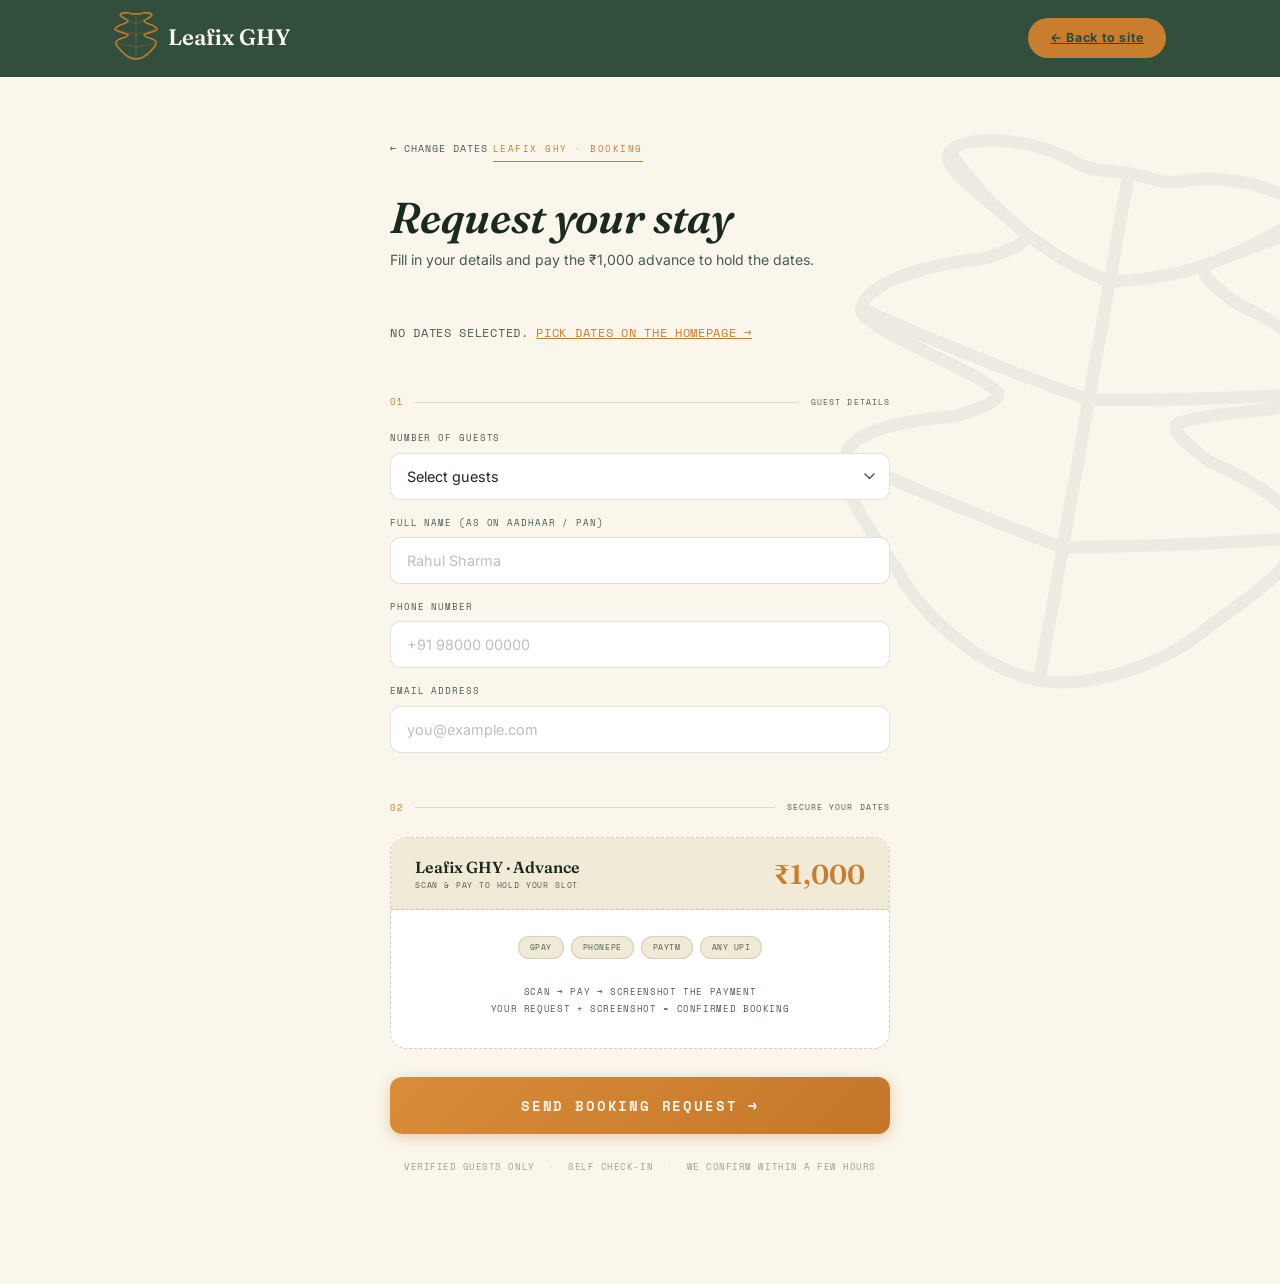
==== book.html @ 8c305e16 "Create book.html" ====
<!DOCTYPE html>
<html lang="en">
<head>
<meta charset="UTF-8">
<meta name="viewport" content="width=device-width, initial-scale=1.0">
<title>Book Your Stay – Leafix GHY</title>
<meta name="robots" content="noindex">
<link rel="preconnect" href="https://fonts.googleapis.com">
<link rel="preconnect" href="https://fonts.gstatic.com" crossorigin>
<link href="https://fonts.googleapis.com/css2?family=Fraunces:ital,wght@0,500;0,600;1,500;1,600&family=Inter:wght@400;500;600&family=Space+Mono&display=swap" rel="stylesheet">
<link rel="stylesheet" href="assets/style.css">
<style>

/* ===== PAGE BASE ===== */
.book-page {
  background: var(--bg);
  min-height: 100vh;
  padding: 56px 0 100px;
  position: relative;
  overflow: hidden;
}

/* Large leaf watermark behind the form */
.book-leaf-bg {
  position: absolute;
  right: -4%;
  top: 6%;
  width: min(58vw, 500px);
  opacity: 0.055;
  pointer-events: none;
  color: var(--dark-block);
  transform: rotate(10deg);
}
.book-leaf-bg path,
.book-leaf-bg line {
  stroke: currentColor;
  fill: none;
  stroke-linecap: round;
  stroke-linejoin: round;
  stroke-width: 2.5;
}

.book-wrap {
  max-width: 540px;
  margin: 0 auto;
  padding: 0 20px;
  position: relative;
  z-index: 2;
}

/* ===== BACK LINK ===== */
.book-back {
  font-family: var(--font-mono);
  font-size: 0.62rem;
  letter-spacing: 0.1em;
  text-transform: uppercase;
  color: var(--text-dim);
  text-decoration: none;
  display: inline-flex;
  align-items: center;
  gap: 6px;
  margin-bottom: 38px;
  transition: color 0.15s;
}
.book-back:hover { color: var(--amber); }

/* ===== PAGE HEADER ===== */
.book-eyebrow {
  font-family: var(--font-mono);
  font-size: 0.58rem;
  text-transform: uppercase;
  letter-spacing: 0.16em;
  color: var(--amber);
  display: inline-block;
  border-bottom: 1px solid var(--amber);
  padding-bottom: 4px;
  margin-bottom: 16px;
}
.book-heading {
  font-family: var(--font-display);
  font-size: clamp(1.9rem, 5.5vw, 2.7rem);
  font-weight: 600;
  font-style: italic;
  color: var(--text);
  margin: 0 0 8px;
  line-height: 1.06;
}
.book-sub {
  font-family: var(--font-body);
  font-size: 0.88rem;
  color: var(--text-dim);
  margin: 0 0 36px;
  line-height: 1.55;
}

/* ===== DATE CONFIRMATION CARD ===== */
.book-dates-card {
  background: var(--dark-block);
  border-radius: 18px;
  padding: 28px 28px 24px;
  margin-bottom: 38px;
  position: relative;
  overflow: hidden;
}
/* amber top accent */
.book-dates-card::before {
  content: '';
  position: absolute;
  top: 0; left: 0; right: 0;
  height: 3px;
  background: linear-gradient(90deg, var(--amber) 0%, #e8a850 100%);
  border-radius: 18px 18px 0 0;
}
/* faint leaf motif inside card */
.book-dates-card::after {
  content: '🌿';
  position: absolute;
  bottom: -10px; right: 14px;
  font-size: 4.2rem;
  opacity: 0.07;
  transform: rotate(18deg);
  pointer-events: none;
  line-height: 1;
}

.book-dates-row {
  display: flex;
  align-items: flex-end;
  gap: 20px;
  flex-wrap: wrap;
}
.book-date-col { flex: 1; min-width: 120px; }
.book-date-col + .book-date-col {
  border-left: 1px solid rgba(250,246,236,0.1);
  padding-left: 20px;
}
.book-date-label {
  font-family: var(--font-mono);
  font-size: 0.5rem;
  text-transform: uppercase;
  letter-spacing: 0.14em;
  color: rgba(250,246,236,0.42);
  margin-bottom: 7px;
}
.book-date-val {
  font-family: var(--font-display);
  font-size: 1.05rem;
  font-weight: 600;
  color: var(--bg);
  line-height: 1.15;
}
.book-nights-badge {
  background: var(--amber);
  color: var(--dark-block);
  font-family: var(--font-mono);
  font-size: 0.56rem;
  text-transform: uppercase;
  letter-spacing: 0.09em;
  font-weight: 700;
  padding: 7px 15px;
  border-radius: 999px;
  white-space: nowrap;
  flex-shrink: 0;
  align-self: center;
}

.book-no-dates {
  font-family: var(--font-mono);
  font-size: 0.73rem;
  color: var(--text-dim);
  text-transform: uppercase;
  letter-spacing: 0.06em;
  padding: 18px 0;
  margin-bottom: 28px;
}
.book-no-dates a { color: var(--amber); text-decoration: underline; }

/* ===== SECTION DIVIDERS ===== */
.book-divider {
  display: flex;
  align-items: center;
  gap: 12px;
  margin: 34px 0 22px;
}
.book-divider-num {
  font-family: var(--font-mono);
  font-size: 0.56rem;
  letter-spacing: 0.08em;
  color: var(--amber);
  flex-shrink: 0;
}
.book-divider-line { flex: 1; height: 1px; background: var(--border); }
.book-divider-label {
  font-family: var(--font-mono);
  font-size: 0.52rem;
  text-transform: uppercase;
  letter-spacing: 0.13em;
  color: var(--text-dim);
  flex-shrink: 0;
}

/* ===== FORM FIELDS ===== */
.book-fields {
  display: flex;
  flex-direction: column;
  gap: 2px;
}

.book-field { padding-bottom: 14px; }

.book-field-label {
  font-family: var(--font-mono);
  font-size: 0.56rem;
  text-transform: uppercase;
  letter-spacing: 0.1em;
  color: var(--text-dim);
  margin-bottom: 7px;
  display: block;
  transition: color 0.15s;
}
.book-field:focus-within .book-field-label { color: var(--amber); }

.book-input,
.book-select {
  width: 100%;
  padding: 14px 16px;
  border: 1.5px solid var(--border);
  border-radius: 10px;
  background: var(--surface-2);
  font-family: var(--font-body);
  font-size: 0.9rem;
  color: var(--text);
  box-sizing: border-box;
  transition: border-color 0.18s, box-shadow 0.18s;
  -webkit-appearance: none;
  appearance: none;
}
.book-input:focus,
.book-select:focus {
  outline: none;
  border-color: var(--amber);
  box-shadow: 0 0 0 3px rgba(201,125,46,0.11);
}
.book-input::placeholder { color: rgba(74,92,78,0.38); }

.book-select {
  cursor: pointer;
  background-image: url("data:image/svg+xml,%3Csvg xmlns='http://www.w3.org/2000/svg' width='11' height='7' viewBox='0 0 11 7'%3E%3Cpath d='M1 1l4.5 4.5L10 1' stroke='%234A5C4E' stroke-width='1.5' fill='none' stroke-linecap='round'/%3E%3C/svg%3E");
  background-repeat: no-repeat;
  background-position: right 14px center;
  padding-right: 38px;
}

/* ===== QR PAYMENT TICKET ===== */
.book-ticket {
  border: 1.5px dashed rgba(27,42,32,0.18);
  border-radius: 16px;
  overflow: hidden;
}

.book-ticket-head {
  background: var(--surface);
  padding: 20px 24px 18px;
  border-bottom: 1.5px dashed rgba(27,42,32,0.18);
  display: flex;
  align-items: center;
  justify-content: space-between;
  gap: 16px;
}
.book-ticket-title {
  font-family: var(--font-display);
  font-size: 1rem;
  font-weight: 600;
  color: var(--text);
  line-height: 1.2;
}
.book-ticket-title small {
  display: block;
  font-family: var(--font-mono);
  font-size: 0.52rem;
  text-transform: uppercase;
  letter-spacing: 0.1em;
  color: var(--text-dim);
  font-weight: 400;
  font-style: normal;
  margin-top: 4px;
}
.book-ticket-amount {
  font-family: var(--font-display);
  font-size: 1.7rem;
  font-weight: 600;
  color: var(--amber);
  white-space: nowrap;
  flex-shrink: 0;
  line-height: 1;
}

.book-ticket-body {
  background: var(--surface-2);
  padding: 26px 24px 22px;
  display: flex;
  flex-direction: column;
  align-items: center;
}
.book-qr-img {
  width: 158px;
  height: 158px;
  object-fit: contain;
  border-radius: 10px;
  display: block;
  background: #fff;
  border: 1.5px solid var(--border);
  padding: 7px;
  margin-bottom: 18px;
}
.book-qr-pills {
  display: flex;
  gap: 7px;
  flex-wrap: wrap;
  justify-content: center;
  margin-bottom: 16px;
}
.book-qr-pill {
  font-family: var(--font-mono);
  font-size: 0.5rem;
  text-transform: uppercase;
  letter-spacing: 0.07em;
  color: var(--text-dim);
  border: 1px solid var(--border);
  border-radius: 999px;
  padding: 4px 11px;
  background: var(--surface);
}
.book-qr-note {
  font-family: var(--font-mono);
  font-size: 0.57rem;
  text-transform: uppercase;
  letter-spacing: 0.07em;
  color: var(--text-dim);
  text-align: center;
  line-height: 1.8;
}

/* ===== SUBMIT AREA ===== */
.book-submit-area { margin-top: 28px; }
.book-submit-btn {
  width: 100%;
  padding: 18px;
  font-size: 0.88rem;
  letter-spacing: 0.13em;
  margin-bottom: 16px;
  border-radius: 12px;
}
.book-fine-print {
  font-family: var(--font-mono);
  font-size: 0.55rem;
  text-transform: uppercase;
  letter-spacing: 0.06em;
  color: rgba(74,92,78,0.55);
  text-align: center;
  line-height: 1.9;
}
.book-fine-print span { margin: 0 7px; opacity: 0.5; }

/* ===== SUCCESS STATE ===== */
.book-success {
  display: none;
  background: var(--dark-block);
  border-radius: 20px;
  padding: 56px 32px 48px;
  text-align: center;
  position: relative;
  overflow: hidden;
}
.book-success::before {
  content: '';
  position: absolute;
  top: 0; left: 0; right: 0;
  height: 3px;
  background: linear-gradient(90deg, var(--amber), #e8a850);
  border-radius: 20px 20px 0 0;
}
.book-success-icon { font-size: 3rem; margin-bottom: 20px; }
.book-success h2 {
  font-family: var(--font-display);
  font-size: 1.8rem;
  font-weight: 600;
  font-style: italic;
  color: var(--bg);
  margin: 0 0 0;
}
.book-success-rule {
  width: 36px; height: 1px;
  background: rgba(201,125,46,0.45);
  margin: 20px auto;
}
.book-success p {
  font-family: var(--font-body);
  font-size: 0.88rem;
  color: rgba(250,246,236,0.65);
  line-height: 1.7;
  max-width: 340px;
  margin: 0 auto;
}

/* ===== RESPONSIVE ===== */
@media (max-width: 460px) {
  .book-date-col + .book-date-col {
    border-left: none;
    border-top: 1px solid rgba(250,246,236,0.1);
    padding-left: 0;
    padding-top: 16px;
  }
  .book-nights-badge { margin-top: 6px; }
  .book-ticket-head { flex-direction: column; align-items: flex-start; gap: 6px; }
}
</style>
</head>
<body>

<nav class="site-nav">
  <div class="wrap">
    <a href="/" class="brand">
      <svg class="brand-leaf" viewBox="0 0 100 118" fill="none" xmlns="http://www.w3.org/2000/svg" aria-hidden="true" style="overflow:visible">
        <path class="leaf-outline" d="M 50 107 C 40 107,26 100,18 90 C 10 82,4 76,4 70 C 4 64,16 60,24 58 C 28 56,32 54,32 52 C 28 48,2 44,2 40 C 2 34,16 28,24 26 C 28 24,32 22,32 20 C 28 16,12 10,14 6 C 16 2,30 0,40 4 C 44 5,46 4,50 4 C 54 4,56 5,60 4 C 70 0,84 2,86 6 C 88 10,72 16,68 20 C 68 22,72 24,76 26 C 84 28,98 34,98 40 C 98 44,72 48,68 52 C 68 54,72 56,76 58 C 84 60,96 64,96 70 C 96 76,90 82,82 90 C 74 100,60 107,50 107 Z"/>
        <line class="leaf-vein" x1="50" y1="5" x2="50" y2="107"/>
        <path class="leaf-vein" d="M 50 80 Q 28 76 4 70"/>
        <path class="leaf-vein" d="M 50 80 Q 72 76 96 70"/>
        <path class="leaf-vein" d="M 50 50 Q 26 46 2 40"/>
        <path class="leaf-vein" d="M 50 50 Q 74 46 98 40"/>
        <path class="leaf-vein" d="M 50 26 Q 30 22 14 6"/>
        <path class="leaf-vein" d="M 50 26 Q 70 22 86 6"/>
      </svg>
      <span class="brand-name">Leafix <span class="brand-ghy">GHY</span></span>
    </a>
    <a href="/" class="nav-book-btn">← Back to site</a>
  </div>
</nav>

<section class="book-page">

  <!-- Leaf watermark behind content -->
  <svg class="book-leaf-bg" viewBox="0 0 100 118" fill="none" xmlns="http://www.w3.org/2000/svg" aria-hidden="true">
    <path d="M 50 107 C 40 107,26 100,18 90 C 10 82,4 76,4 70 C 4 64,16 60,24 58 C 28 56,32 54,32 52 C 28 48,2 44,2 40 C 2 34,16 28,24 26 C 28 24,32 22,32 20 C 28 16,12 10,14 6 C 16 2,30 0,40 4 C 44 5,46 4,50 4 C 54 4,56 5,60 4 C 70 0,84 2,86 6 C 88 10,72 16,68 20 C 68 22,72 24,76 26 C 84 28,98 34,98 40 C 98 44,72 48,68 52 C 68 54,72 56,76 58 C 84 60,96 64,96 70 C 96 76,90 82,82 90 C 74 100,60 107,50 107 Z"/>
    <line x1="50" y1="5" x2="50" y2="107"/>
    <path d="M 50 80 Q 28 76 4 70"/>
    <path d="M 50 80 Q 72 76 96 70"/>
    <path d="M 50 50 Q 26 46 2 40"/>
    <path d="M 50 50 Q 74 46 98 40"/>
    <path d="M 50 26 Q 30 22 14 6"/>
    <path d="M 50 26 Q 70 22 86 6"/>
  </svg>

  <div class="book-wrap">

    <a href="/" class="book-back">← Change dates</a>

    <div class="book-eyebrow">Leafix GHY · Booking</div>
    <h1 class="book-heading">Request your stay</h1>
    <p class="book-sub">Fill in your details and pay the ₹1,000 advance to hold the dates.</p>

    <!-- Date confirmation card — shown by JS when dates are in URL -->
    <div id="book-dates-card" class="book-dates-card" style="display:none">
      <div class="book-dates-row">
        <div class="book-date-col">
          <div class="book-date-label">Check-in</div>
          <div class="book-date-val" id="book-in-display">—</div>
        </div>
        <div class="book-date-col">
          <div class="book-date-label">Check-out</div>
          <div class="book-date-val" id="book-out-display">—</div>
        </div>
        <span class="book-nights-badge" id="book-nights-badge"></span>
      </div>
    </div>

    <!-- Shown when no dates in URL -->
    <p id="book-no-dates" class="book-no-dates" style="display:none">
      No dates selected. <a href="/">Pick dates on the homepage →</a>
    </p>

    <!-- Booking form -->
    <form id="book-form">
      <input type="hidden" name="checkin"  id="f-checkin">
      <input type="hidden" name="checkout" id="f-checkout">

      <!-- 01 · Guest details -->
      <div class="book-divider">
        <span class="book-divider-num">01</span>
        <div class="book-divider-line"></div>
        <span class="book-divider-label">Guest details</span>
      </div>

      <div class="book-fields">
        <div class="book-field">
          <label class="book-field-label" for="f-guests">Number of guests</label>
          <select name="guests" id="f-guests" class="book-select" required>
            <option value="">Select guests</option>
            <option value="1">1 guest</option>
            <option value="2">2 guests</option>
            <option value="3-4 (kitty party)">3–4 guests (kitty party)</option>
          </select>
        </div>
        <div class="book-field">
          <label class="book-field-label" for="f-name">Full name (as on Aadhaar / PAN)</label>
          <input type="text" name="guest_name" id="f-name" class="book-input" required placeholder="Rahul Sharma">
        </div>
        <div class="book-field">
          <label class="book-field-label" for="f-phone">Phone number</label>
          <input type="tel" name="phone" id="f-phone" class="book-input" required placeholder="+91 98000 00000">
        </div>
        <div class="book-field">
          <label class="book-field-label" for="f-email">Email address</label>
          <input type="email" name="email" id="f-email" class="book-input" required placeholder="you@example.com">
        </div>
      </div>

      <!-- 02 · Payment -->
      <div class="book-divider">
        <span class="book-divider-num">02</span>
        <div class="book-divider-line"></div>
        <span class="book-divider-label">Secure your dates</span>
      </div>

      <!-- QR payment ticket -->
      <div class="book-ticket">
        <div class="book-ticket-head">
          <div class="book-ticket-title">
            Leafix GHY · Advance
            <small>Scan &amp; pay to hold your slot</small>
          </div>
          <div class="book-ticket-amount">₹1,000</div>
        </div>
        <div class="book-ticket-body">
          <img src="/assets/payment-qr.png" alt="UPI Payment QR" class="book-qr-img" onerror="this.style.display='none'">
          <div class="book-qr-pills">
            <span class="book-qr-pill">GPay</span>
            <span class="book-qr-pill">PhonePe</span>
            <span class="book-qr-pill">Paytm</span>
            <span class="book-qr-pill">Any UPI</span>
          </div>
          <p class="book-qr-note">
            Scan → pay → screenshot the payment<br>
            Your request + screenshot = confirmed booking
          </p>
        </div>
      </div>

      <!-- Submit -->
      <div class="book-submit-area">
        <button type="submit" class="btn btn-primary book-submit-btn">Send booking request →</button>
        <p class="book-fine-print">
          Verified guests only <span>·</span> Self check-in <span>·</span> We confirm within a few hours
        </p>
      </div>

    </form>

    <!-- Success state -->
    <div id="book-success" class="book-success">
      <div class="book-success-icon">🌿</div>
      <h2>Request sent!</h2>
      <div class="book-success-rule"></div>
      <p>We'll confirm your dates within a few hours. Check your email and spam folder for our reply — if you don't hear back in 4 hours, WhatsApp us.</p>
    </div>

  </div>
</section>

<script>
(function(){
  var ENDPOINT = 'https://formspree.io/f/xdekkpka';
  var MONTHS   = ['Jan','Feb','Mar','Apr','May','Jun','Jul','Aug','Sep','Oct','Nov','Dec'];

  function parseDate(s) {
    if(!s) return null;
    var parts = s.split('-');
    if(parts.length !== 3) return null;
    var d = new Date(+parts[0], +parts[1]-1, +parts[2]);
    return isNaN(d.getTime()) ? null : d;
  }

  function fmtDate(d) {
    return MONTHS[d.getMonth()] + ' ' + d.getDate() + ', ' + d.getFullYear();
  }

  var params   = new URLSearchParams(window.location.search);
  var checkIn  = parseDate(params.get('in'));
  var checkOut = parseDate(params.get('out'));

  var datesCard   = document.getElementById('book-dates-card');
  var noDatesMsg  = document.getElementById('book-no-dates');
  var inDisplay   = document.getElementById('book-in-display');
  var outDisplay  = document.getElementById('book-out-display');
  var nightsBadge = document.getElementById('book-nights-badge');
  var fCheckin    = document.getElementById('f-checkin');
  var fCheckout   = document.getElementById('f-checkout');

  if(checkIn && checkOut && checkOut > checkIn) {
    var nights = Math.round((checkOut - checkIn) / (1000*60*60*24));
    inDisplay.textContent   = fmtDate(checkIn);
    outDisplay.textContent  = fmtDate(checkOut);
    nightsBadge.textContent = nights + (nights === 1 ? ' night' : ' nights');
    fCheckin.value  = params.get('in');
    fCheckout.value = params.get('out');
    datesCard.style.display = 'block';
  } else {
    noDatesMsg.style.display = 'block';
  }

  var form    = document.getElementById('book-form');
  var success = document.getElementById('book-success');

  form.addEventListener('submit', function(e){
    e.preventDefault();
    var btn = form.querySelector('button[type=submit]');
    btn.textContent = 'Sending…';
    btn.disabled = true;

    var data = new FormData(form);
    fetch(ENDPOINT, { method: 'POST', body: data, headers: { 'Accept': 'application/json' } })
      .then(function(r){
        if(r.ok) {
          form.style.display    = 'none';
          success.style.display = 'block';
          window.scrollTo({ top: 0, behavior: 'smooth' });
        } else {
          btn.textContent = 'Send booking request →';
          btn.disabled = false;
          alert('Something went wrong — please try again or WhatsApp us.');
        }
      })
      .catch(function(){
        btn.textContent = 'Send booking request →';
        btn.disabled = false;
        alert('Network error — please check your connection and try again.');
      });
  });
})();
</script>

</body>
</html>
---- assets/style.css ----
/* ===== Leafix GHY — shared stylesheet ===== */
:root {
  --bg: #FAF6EC;
  --surface: #F1EAD6;
  --surface-2: #FFFFFF;
  --text: #1B2A20;
  --text-dim: #4A5C4E;
  --amber: #C97D2E;
  --dark-block: #2C4A38;
  --border: rgba(27, 42, 32, 0.14);
  --radius: 4px;
  --font-display: 'Fraunces', Georgia, serif;
  --font-body: 'Inter', -apple-system, BlinkMacSystemFont, sans-serif;
  --font-mono: 'Space Mono', 'Courier New', monospace;
}
* { box-sizing: border-box; }
html { scroll-behavior: smooth; }
body {
  margin: 0;
  background: var(--bg);
  color: var(--text);
  font-family: var(--font-body);
  font-size: 17px;
  line-height: 1.6;
}
img { max-width: 100%; display: block; }
a { color: inherit; }
.wrap { max-width: 1100px; margin: 0 auto; padding: 0 24px; }

/* ---- Nav ---- */
.site-nav {
  position: sticky; top: 0; z-index: 50;
  background: rgba(44, 74, 56, 0.97);
  border-bottom: 1px solid var(--border);
}
.site-nav .wrap { display: flex; align-items: center; justify-content: space-between; height: 76px; }
.site-nav .brand { font-family: var(--font-display); font-size: 1.4rem; font-weight: 600; text-decoration: none; color: var(--bg); white-space: nowrap; }
.site-nav ul { list-style: none; display: flex; align-items: center; gap: 22px; margin: 0; padding: 0; font-family: var(--font-mono); font-size: 0.72rem; text-transform: uppercase; letter-spacing: 0.06em; }
.site-nav a.nav-link { text-decoration: none; color: rgba(250,246,236,0.75); }
.site-nav a.nav-link:hover { color: var(--amber); }

/* Book button in nav */
.nav-book-btn {
  background: var(--amber) !important; color: var(--dark-block) !important;
  padding: 10px 22px !important; border-radius: 999px; font-weight: 700;
  font-size: 0.78rem !important; letter-spacing: 0.05em;
}
.nav-book-btn:hover { background: #d98d3a !important; color: var(--dark-block) !important; }

/* Hamburger toggle */
.nav-toggle {
  display: none; background: none; border: 1px solid rgba(250,246,236,0.3); color: var(--bg);
  font-size: 1.2rem; padding: 6px 12px; border-radius: var(--radius); cursor: pointer;
}

/* Desktop dropdown — click-only */
.has-dropdown { position: relative; }
.dropdown-menu {
  display: none; position: absolute; top: 100%; left: 0; margin-top: 4px;
  background: var(--surface-2); border: 1px solid var(--border); border-radius: var(--radius);
  min-width: 220px; padding: 8px 0; box-shadow: 0 8px 24px rgba(27,42,32,0.15);
}
.has-dropdown.dropdown-open .dropdown-menu { display: block; }
.dropdown-menu a { display: block; padding: 10px 16px; color: var(--text); text-decoration: none; font-size: 0.75rem; }
.dropdown-menu a:hover { background: var(--surface); color: var(--amber); }

/* Mobile nav */
@media (max-width: 900px) {
  .nav-toggle { display: block; }
  .site-nav ul {
    display: none; position: absolute; top: 76px; left: 0; right: 0;
    flex-direction: column; align-items: flex-start; gap: 0;
    background: var(--dark-block); padding: 8px 0; border-top: 1px solid rgba(250,246,236,0.15);
  }
  .site-nav ul.open { display: flex; }
  .site-nav ul li { width: 100%; }
  .site-nav a.nav-link { display: block; padding: 14px 24px; width: 100%; }
  .has-dropdown .dropdown-menu {
    position: static; display: none; box-shadow: none; border: none;
    background: rgba(0,0,0,0.25); border-radius: 0; margin: 0;
  }
  .has-dropdown.dropdown-open .dropdown-menu { display: block; }
  #navMenu .dropdown-menu a {
    padding: 12px 36px; color: rgba(250,246,236,0.92); font-size: 0.7rem;
    border-left: 2px solid var(--amber); margin-left: 24px;
  }
  #navMenu .dropdown-menu a:hover { color: var(--amber); background: rgba(0,0,0,0.15); }
  .nav-book-btn { display: inline-block !important; margin: 12px 24px !important; width: calc(100% - 48px) !important; text-align: center; }
}

/* ---- Hero ---- */
.media-hero {
  position: relative; min-height: 78vh; display: flex; align-items: flex-end; overflow: hidden;
  background: repeating-linear-gradient(135deg, var(--surface) 0px, var(--surface) 14px, var(--surface-2) 14px, var(--surface-2) 28px);
}
.media-hero-overlay { position: relative; z-index: 2; padding: 60px 48px; color: var(--text); }
.placeholder-tag {
  font-family: var(--font-mono); font-size: 0.68rem; text-transform: uppercase; letter-spacing: 0.06em;
  color: var(--text-dim); border: 1px dashed var(--border); border-radius: 999px; padding: 5px 12px; display: inline-block; margin-bottom: 20px; background: var(--bg);
}
.neon-wordmark { font-family: var(--font-display); font-size: clamp(2.6rem, 6vw, 4.5rem); font-weight: 600; margin: 0 0 8px; color: var(--text); line-height: 0.95; }
.hero-tagline { font-family: var(--font-display); font-style: italic; font-size: clamp(1.1rem, 2vw, 1.4rem); margin: 0 0 12px; max-width: 480px; color: var(--text); }
.hero-sub { font-family: var(--font-body); font-size: 0.95rem; color: var(--text-dim); max-width: 480px; margin: 0 0 24px; line-height: 1.55; }

.btn {
  display: inline-block; padding: 16px 36px; border-radius: 999px;
  font-family: var(--font-mono); font-size: 0.78rem; text-transform: uppercase;
  letter-spacing: 0.1em; text-decoration: none; border: none; cursor: pointer;
  font-weight: 600; transition: transform 0.22s ease, box-shadow 0.22s ease;
}
.btn-primary {
  background: linear-gradient(135deg, #D98D3A 0%, #C47629 100%);
  color: #FAF6EC;
  box-shadow: 0 3px 14px rgba(201,125,46,0.36);
}
.btn-primary:hover {
  transform: translateY(-3px);
  box-shadow: 0 8px 26px rgba(201,125,46,0.5);
}

/* ---- Monstera leaf logo ---- */
.brand { display: flex; align-items: center; gap: 10px; }
.brand-leaf {
  width: 44px; height: auto; flex-shrink: 0;
  overflow: visible;
}
.leaf-outline {
  stroke: var(--amber); stroke-width: 3.5; stroke-linecap: round; stroke-linejoin: round;
  stroke-dasharray: 800; stroke-dashoffset: 800;
  animation: draw-leaf 2s cubic-bezier(0.4,0,0.2,1) 0.4s forwards;
}
.leaf-stem {
  stroke: var(--amber); stroke-width: 2.5; stroke-linecap: round;
  stroke-dasharray: 24; stroke-dashoffset: 24;
  animation: draw-leaf 0.25s ease 2.85s forwards;
}
.leaf-vein {
  stroke: var(--amber); stroke-width: 0.8; stroke-linecap: round;
  opacity: 0; animation: fade-leaf 0.4s ease 2.0s forwards;
}

/* Eyes — fill with warm cream so they look like actual eye whites */
.leaf-eye {
  stroke: var(--amber); stroke-width: 1.8; fill: var(--bg);
  stroke-dasharray: 80; stroke-dashoffset: 80;
  animation: draw-leaf 0.4s ease 2.1s forwards;
}
.leaf-pupil {
  fill: var(--amber); opacity: 0;
  animation: fade-leaf 0.25s ease 2.55s forwards;
}
.leaf-highlight {
  fill: rgba(250,246,236,0.95); opacity: 0;
  animation: fade-leaf 0.2s ease 2.65s forwards;
}
.leaf-eyebrow {
  stroke: var(--amber); stroke-width: 1.5; stroke-linecap: round; fill: none;
  stroke-dasharray: 30; stroke-dashoffset: 30;
  animation: draw-leaf 0.2s ease 2.75s forwards;
}
.leaf-smile {
  stroke: var(--amber); stroke-width: 1.5; stroke-linecap: round; fill: none;
  stroke-dasharray: 40; stroke-dashoffset: 40;
  animation: draw-leaf 0.25s ease 3.0s forwards;
}

@keyframes fade-leaf { to { opacity: 1; } }
@keyframes draw-leaf {
  from { stroke-dashoffset: inherit; opacity: 0.3; }
  to { stroke-dashoffset: 0; opacity: 1; }
}

/* ---- HOW section decorative monstera ---- */
.how-leaf-decor {
  position: absolute; right: -8%; top: 50%;
  transform: translateY(-50%) rotate(15deg);
  width: min(45vw, 340px); opacity: 0.28;
  pointer-events: none;
  color: #2D8B5A;
  animation: float-monstera 10s ease-in-out 3s infinite;
}
.how-leaf-decor path { stroke: currentColor; fill: none; stroke-linecap: round; stroke-linejoin: round; }
.how-leaf-decor line { stroke: currentColor; fill: none; stroke-linecap: round; }
.how-leaf-decor ellipse { stroke: currentColor; fill: none; }
.how-leaf-decor circle { fill: currentColor; stroke: none; }
@keyframes float-monstera {
  0%, 100% { transform: translateY(-50%) rotate(15deg); }
  50% { transform: translateY(calc(-50% - 18px)) rotate(11deg); }
}

/* ---- Booking form ---- */
.booking-form { max-width: 560px; }
.booking-row { display: flex; gap: 10px; flex-wrap: wrap; margin-bottom: 10px; }
.booking-row label {
  display: flex; flex-direction: column; gap: 4px; font-family: var(--font-mono); font-size: 0.68rem;
  text-transform: uppercase; letter-spacing: 0.05em; color: var(--text-dim); flex: 1; min-width: 130px;
}
.booking-row input[type="date"], .booking-row select, .booking-row input[type="email"] {
  padding: 12px 14px; border-radius: var(--radius); border: 1px solid var(--border);
  background: var(--surface-2); color: var(--text); font-family: var(--font-body); font-size: 0.9rem;
}
.booking-row input[type="email"] { flex: 1; min-width: 200px; }
@media (max-width: 500px) { .booking-row label { min-width: 100%; } }

/* ---- Funnel sections ---- */
.funnel-section { padding: 80px 0; }
.funnel-section.dark { background: var(--dark-block); color: var(--bg); }
.funnel-section .eyebrow { font-family: var(--font-mono); font-size: 0.78rem; letter-spacing: 0.14em; text-transform: uppercase; color: var(--amber); margin-bottom: 18px; display: inline-block; border-bottom: 1px solid var(--amber); padding-bottom: 5px; }
.funnel-headline { font-family: var(--font-display); font-size: clamp(1.6rem, 3.5vw, 2.3rem); font-weight: 600; line-height: 1.15; margin: 0 0 18px; max-width: 700px; color: var(--text); }
.funnel-section.dark .funnel-headline { color: var(--bg); }
.funnel-body { font-family: var(--font-body); font-size: 1.05rem; color: var(--text-dim); max-width: 640px; line-height: 1.7; margin: 0; }
.funnel-section.dark .funnel-body { color: rgba(250,246,236,0.8); }
.funnel-body strong { color: var(--text); font-weight: 600; }
.funnel-section.dark .funnel-body strong { color: var(--bg); }

/* ---- Room tiles ---- */
.tiles-section { padding: 0 0 80px; }
.tiles-grid { display: grid; grid-template-columns: repeat(4, 1fr); gap: 14px; }
@media (max-width: 780px) { .tiles-grid { grid-template-columns: repeat(2, 1fr); } }
.media-tile {
  aspect-ratio: 3/4; border-radius: var(--radius); border: 1px dashed var(--border); overflow: hidden;
  display: flex; align-items: flex-end; text-decoration: none;
  background: repeating-linear-gradient(135deg, var(--surface) 0px, var(--surface) 12px, var(--surface-2) 12px, var(--surface-2) 24px);
}
.media-tile-caption { padding: 14px; width: 100%; }
.tile-eyebrow { font-family: var(--font-mono); font-size: 0.62rem; text-transform: uppercase; letter-spacing: 0.06em; color: var(--text-dim); display: block; margin-bottom: 4px; }
.media-tile h3 { font-family: var(--font-display); font-size: 0.95rem; margin: 0; color: var(--text); }

/* ---- Trust line ---- */
.trust-line { padding: 26px 0; border-top: 1px solid var(--border); border-bottom: 1px solid var(--border); }
.trust-line p { font-family: var(--font-mono); font-size: 0.78rem; text-transform: uppercase; letter-spacing: 0.08em; color: var(--text-dim); text-align: center; margin: 0; }

/* ---- CTA ---- */
.cta-media {
  position: relative; min-height: 55vh; display: flex; align-items: center; justify-content: center; text-align: center;
  background: repeating-linear-gradient(135deg, var(--surface) 0px, var(--surface) 14px, var(--surface-2) 14px, var(--surface-2) 28px);
}
.cta-media-overlay { padding: 40px; }
.cta-media-overlay h2 { font-family: var(--font-display); font-size: clamp(1.8rem, 4vw, 2.6rem); margin: 0 0 10px; color: var(--text); }
.cta-media-overlay p { color: var(--text-dim); margin: 0 0 26px; font-size: 1.02rem; }

/* ---- Footer ---- */
footer { border-top: 1px solid var(--border); padding: 40px 0; font-family: var(--font-mono); font-size: 0.76rem; color: var(--text-dim); }
footer .wrap { display: flex; justify-content: space-between; flex-wrap: wrap; gap: 12px; }
footer a { text-decoration: none; color: var(--text-dim); }
footer a:hover { color: var(--amber); }

/* ---- Scroll reveal ---- */
.reveal { opacity: 0; transform: translateY(24px); transition: opacity 0.7s ease, transform 0.7s ease; }
.reveal.visible { opacity: 1; transform: translateY(0); }
@media (prefers-reduced-motion: reduce) { .reveal, .reveal.visible { opacity: 1; transform: none; transition: none; } }

a:focus-visible, button:focus-visible, input:focus-visible { outline: 2px solid var(--amber); outline-offset: 2px; }

/* ---- Availability calendar picker ---- */
.avail-picker { max-width: 660px; }

.avail-pills {
  display: flex; gap: 0; background: var(--surface-2);
  border: 1.5px solid var(--border); border-radius: 14px;
  overflow: hidden; margin-bottom: 14px;
  box-shadow: 0 2px 12px rgba(27,42,32,0.07);
}
.avail-pill {
  flex: 1; padding: 14px 20px; cursor: pointer;
  border-right: 1px solid var(--border);
  transition: background 0.15s;
}
.avail-pill:last-child { border-right: none; }
.avail-pill.active { background: var(--surface); }
.avail-pill-label {
  font-family: var(--font-mono); font-size: 0.58rem;
  letter-spacing: 0.1em; text-transform: uppercase;
  color: var(--text-dim); margin-bottom: 5px;
}
.avail-pill-val {
  font-family: var(--font-body); font-size: 0.95rem;
  font-weight: 600; color: var(--text);
}
.avail-pill-val.empty { color: var(--text-dim); font-weight: 400; }

.avail-cal-wrap {
  background: var(--surface-2); border: 1.5px solid var(--border);
  border-radius: 14px; padding: 0 24px;
  box-shadow: 0 4px 24px rgba(27,42,32,0.09); margin-bottom: 14px;
  /* dropdown */
  max-height: 0; overflow: hidden; opacity: 0;
  transition: max-height 0.38s ease, opacity 0.25s ease, padding 0.25s ease;
}
.avail-cal-wrap.open {
  max-height: 700px; opacity: 1;
  padding: 22px 24px 14px;
}
.avail-cals {
  display: grid; grid-template-columns: 1fr 1fr; gap: 0;
}
.avail-cals .cal-month + .cal-month {
  border-left: 1px solid var(--border); padding-left: 24px;
}
@media (max-width: 560px) {
  .avail-cals { grid-template-columns: 1fr; }
  .avail-cals .cal-month + .cal-month {
    border-left: none; border-top: 1px solid var(--border);
    padding-left: 0; padding-top: 20px; margin-top: 20px;
  }
}

.cal-month-head {
  font-family: var(--font-display); font-size: 0.9rem;
  font-weight: 600; text-align: center;
  margin-bottom: 14px; color: var(--text);
}
.cal-days-grid {
  display: grid; grid-template-columns: repeat(7, 1fr); gap: 2px;
}
.cal-day-hdr {
  font-family: var(--font-mono); font-size: 0.55rem;
  text-transform: uppercase; letter-spacing: 0.06em;
  color: var(--text-dim); text-align: center; padding-bottom: 8px;
}
.cal-day {
  text-align: center; padding: 9px 2px; font-size: 0.82rem;
  font-family: var(--font-body); cursor: default;
  transition: background 0.1s, color 0.1s;
  border-radius: 4px; line-height: 1;
}
.cal-past { color: rgba(27,42,32,0.2); }
.cal-avail { cursor: pointer; color: var(--text); }
.cal-avail:hover:not(.cal-start):not(.cal-end) {
  background: var(--amber); color: #fff; border-radius: 50%;
}
.cal-today { font-weight: 700; text-decoration: underline; text-underline-offset: 3px; }
.cal-start {
  background: var(--dark-block) !important; color: var(--bg) !important;
  font-weight: 700; border-radius: 50% !important;
}
.cal-end {
  background: var(--dark-block) !important; color: var(--bg) !important;
  font-weight: 700; border-radius: 50% !important;
}
.cal-range {
  background: rgba(201,125,46,0.14); color: var(--text);
  border-radius: 0 !important;
}
.cal-blocked {
  text-decoration: line-through;
  color: rgba(180,50,50,0.4);
  cursor: not-allowed;
  background: none !important;
  opacity: 0.55;
  position: relative;
}

.avail-nights {
  font-family: var(--font-mono); font-size: 0.7rem;
  text-transform: uppercase; letter-spacing: 0.1em;
  color: var(--amber); text-align: center;
  padding: 12px 0 4px; display: none;
}

.avail-bottom-form { display: none; }
.avail-bottom {
  display: flex; gap: 10px; flex-wrap: wrap; align-items: stretch;
}
.avail-select, .avail-email {
  flex: 1; min-width: 140px; padding: 13px 14px;
  border: 1.5px solid var(--border); border-radius: 10px;
  background: var(--surface-2); color: var(--text);
  font-family: var(--font-body); font-size: 0.88rem;
}
.avail-select:focus, .avail-email:focus {
  outline: 2px solid var(--amber); border-color: var(--amber);
}
.avail-note {
  font-family: var(--font-mono); font-size: 0.62rem;
  text-transform: uppercase; letter-spacing: 0.05em;
  color: var(--text-dim); margin-top: 10px;
}
.avail-note a { color: var(--text-dim); text-decoration: underline; cursor: pointer; }
.avail-note a:hover { color: var(--amber); }

/* Move submit button outside avail-bottom flex row */
.avail-btn { display: block; width: 100%; margin-top: 14px; }

/* Payment QR section */
.avail-qr {
  display: flex; flex-direction: column; align-items: center;
  padding: 20px 0 8px; border-top: 1px solid var(--border); margin-top: 18px;
}
.avail-qr-label {
  font-family: var(--font-mono); font-size: 0.68rem;
  text-transform: uppercase; letter-spacing: 0.08em;
  color: var(--text); margin-bottom: 14px; text-align: center;
}
.avail-qr-label strong { color: var(--amber); font-weight: 700; }
.avail-qr-img {
  width: 180px; height: 180px; object-fit: contain;
  border-radius: 10px; border: 1.5px solid var(--border);
  background: #fff; padding: 8px; display: block;
}
.avail-qr-sub {
  font-family: var(--font-mono); font-size: 0.6rem;
  text-transform: uppercase; letter-spacing: 0.05em;
  color: var(--text-dim); margin-top: 10px; text-align: center; line-height: 1.6;
}
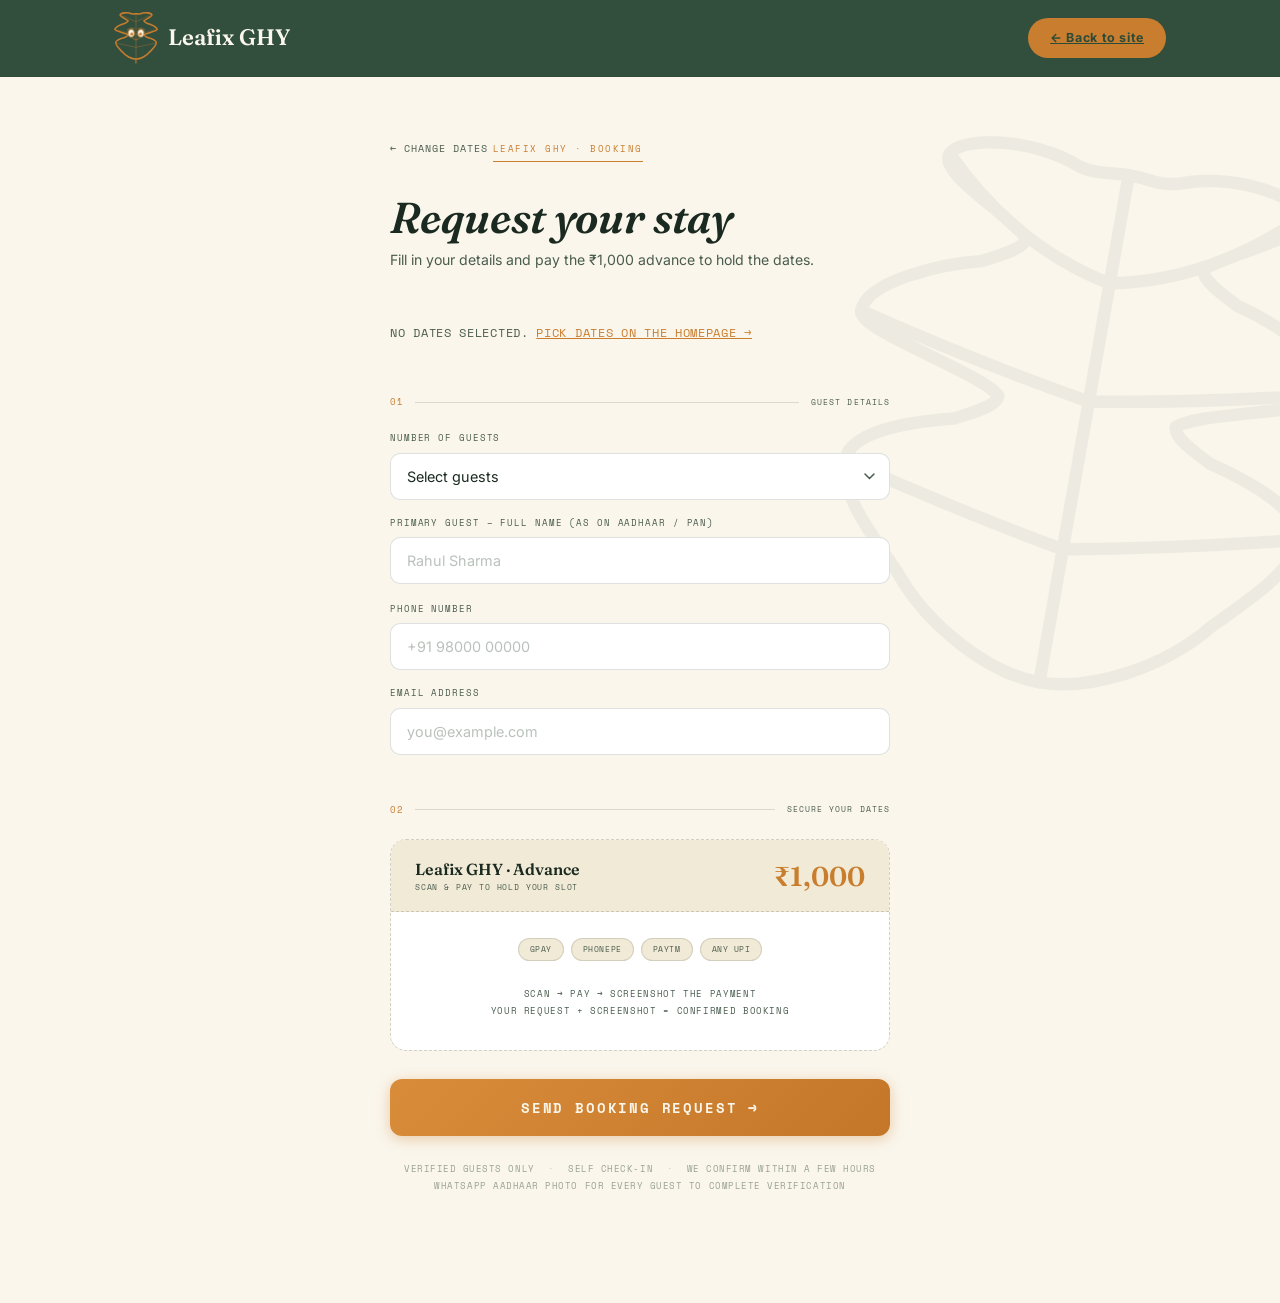
==== commit cec8455d: "Update book.html" ====
--- a/book.html
+++ b/book.html
@@ -422,16 +422,48 @@
   <div class="wrap">
     <a href="/" class="brand">
       <svg class="brand-leaf" viewBox="0 0 100 118" fill="none" xmlns="http://www.w3.org/2000/svg" aria-hidden="true" style="overflow:visible">
-        <path class="leaf-outline" d="M 50 107 C 40 107,26 100,18 90 C 10 82,4 76,4 70 C 4 64,16 60,24 58 C 28 56,32 54,32 52 C 28 48,2 44,2 40 C 2 34,16 28,24 26 C 28 24,32 22,32 20 C 28 16,12 10,14 6 C 16 2,30 0,40 4 C 44 5,46 4,50 4 C 54 4,56 5,60 4 C 70 0,84 2,86 6 C 88 10,72 16,68 20 C 68 22,72 24,76 26 C 84 28,98 34,98 40 C 98 44,72 48,68 52 C 68 54,72 56,76 58 C 84 60,96 64,96 70 C 96 76,90 82,82 90 C 74 100,60 107,50 107 Z"/>
+        <path class="leaf-outline" d="
+          M 50 107
+          C 40 107,26 100,18 90
+          C 10 82,4 76,4 70
+          C 4 64,16 60,24 58
+          C 28 56,32 54,32 52
+          C 28 48,2 44,2 40
+          C 2 34,16 28,24 26
+          C 28 24,32 22,32 20
+          C 28 16,12 10,14 6
+          C 16 2,30 0,40 4
+          C 44 5,46 4,50 4
+          C 54 4,56 5,60 4
+          C 70 0,84 2,86 6
+          C 88 10,72 16,68 20
+          C 68 22,72 24,76 26
+          C 84 28,98 34,98 40
+          C 98 44,72 48,68 52
+          C 68 54,72 56,76 58
+          C 84 60,96 64,96 70
+          C 96 76,90 82,82 90
+          C 74 100,60 107,50 107 Z
+        "/>
         <line class="leaf-vein" x1="50" y1="5" x2="50" y2="107"/>
         <path class="leaf-vein" d="M 50 80 Q 28 76 4 70"/>
         <path class="leaf-vein" d="M 50 80 Q 72 76 96 70"/>
         <path class="leaf-vein" d="M 50 50 Q 26 46 2 40"/>
         <path class="leaf-vein" d="M 50 50 Q 74 46 98 40"/>
-        <path class="leaf-vein" d="M 50 26 Q 30 22 14 6"/>
-        <path class="leaf-vein" d="M 50 26 Q 70 22 86 6"/>
+        <path class="leaf-vein" d="M 50 22 Q 32 14 14 6"/>
+        <path class="leaf-vein" d="M 50 22 Q 68 14 86 6"/>
+        <ellipse class="leaf-eye" cx="39" cy="48" rx="7" ry="9"/>
+        <ellipse class="leaf-eye" cx="61" cy="48" rx="7" ry="9"/>
+        <circle class="leaf-pupil" cx="40" cy="50" r="3.5"/>
+        <circle class="leaf-pupil" cx="60" cy="50" r="3.5"/>
+        <circle class="leaf-highlight" cx="37" cy="46" r="1.8"/>
+        <circle class="leaf-highlight" cx="57" cy="46" r="1.8"/>
+        <path class="leaf-eyebrow" d="M 30 40 Q 38 35 46 38"/>
+        <path class="leaf-eyebrow" d="M 70 40 Q 62 35 54 38"/>
+        <path class="leaf-smile" d="M 42 59 Q 50 67 58 59"/>
+        <line class="leaf-stem" x1="50" y1="107" x2="50" y2="116"/>
       </svg>
-      <span class="brand-name">Leafix <span class="brand-ghy">GHY</span></span>
+      Leafix GHY
     </a>
     <a href="/" class="nav-book-btn">← Back to site</a>
   </div>
@@ -498,13 +530,16 @@
             <option value="">Select guests</option>
             <option value="1">1 guest</option>
             <option value="2">2 guests</option>
-            <option value="3-4 (kitty party)">3–4 guests (kitty party)</option>
+            <option value="3">3 guests (kitty party)</option>
+            <option value="4">4 guests (kitty party)</option>
           </select>
         </div>
         <div class="book-field">
-          <label class="book-field-label" for="f-name">Full name (as on Aadhaar / PAN)</label>
+          <label class="book-field-label" for="f-name">Primary guest – full name (as on Aadhaar / PAN)</label>
           <input type="text" name="guest_name" id="f-name" class="book-input" required placeholder="Rahul Sharma">
         </div>
+        <!-- Additional guest names injected here by JS when count > 1 -->
+        <div id="extra-guest-fields"></div>
         <div class="book-field">
           <label class="book-field-label" for="f-phone">Phone number</label>
           <input type="tel" name="phone" id="f-phone" class="book-input" required placeholder="+91 98000 00000">
@@ -550,7 +585,8 @@
       <div class="book-submit-area">
         <button type="submit" class="btn btn-primary book-submit-btn">Send booking request →</button>
         <p class="book-fine-print">
-          Verified guests only <span>·</span> Self check-in <span>·</span> We confirm within a few hours
+          Verified guests only <span>·</span> Self check-in <span>·</span> We confirm within a few hours<br>
+          WhatsApp Aadhaar photo for every guest to complete verification
         </p>
       </div>
 
@@ -561,7 +597,7 @@
       <div class="book-success-icon">🌿</div>
       <h2>Request sent!</h2>
       <div class="book-success-rule"></div>
-      <p>We'll confirm your dates within a few hours. Check your email and spam folder for our reply — if you don't hear back in 4 hours, WhatsApp us.</p>
+      <p>We'll confirm your dates within a few hours. Next step — WhatsApp us Aadhaar photos for all guests at the number on this page. Check your email for our reply; if you don't hear back in 4 hours, WhatsApp us directly.</p>
     </div>
 
   </div>
@@ -608,8 +644,24 @@
     noDatesMsg.style.display = 'block';
   }
 
-  var form    = document.getElementById('book-form');
-  var success = document.getElementById('book-success');
+  var form        = document.getElementById('book-form');
+  var success     = document.getElementById('book-success');
+  var guestSel    = document.getElementById('f-guests');
+  var extraFields = document.getElementById('extra-guest-fields');
+
+  // Show a name field for each guest beyond the first
+  guestSel.addEventListener('change', function() {
+    var count = parseInt(this.value) || 0;
+    extraFields.innerHTML = '';
+    for (var i = 2; i <= count; i++) {
+      var div = document.createElement('div');
+      div.className = 'book-field';
+      div.innerHTML =
+        '<label class="book-field-label" for="f-name-' + i + '">Guest ' + i + ' – full name</label>' +
+        '<input type="text" name="guest_' + i + '_name" id="f-name-' + i + '" class="book-input" required placeholder="Full name as on Aadhaar / PAN">';
+      extraFields.appendChild(div);
+    }
+  });
 
   form.addEventListener('submit', function(e){
     e.preventDefault();
